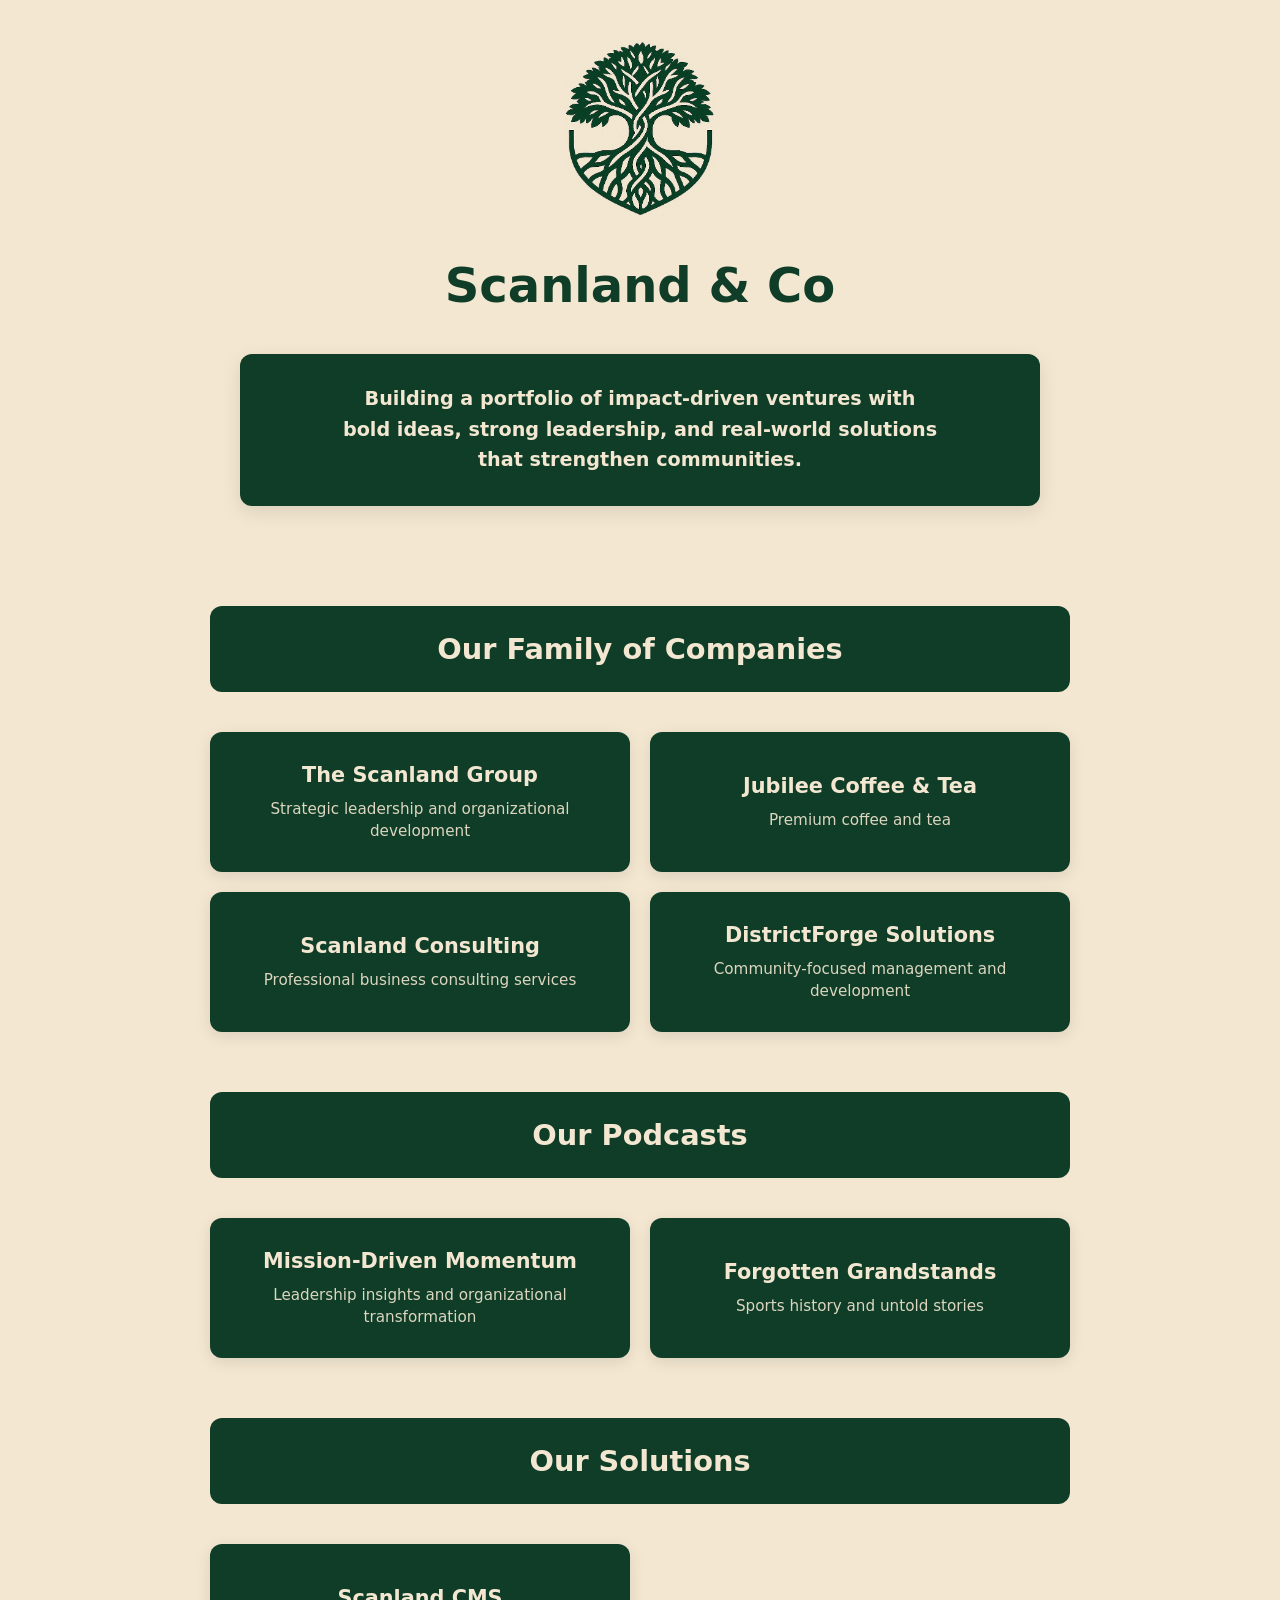
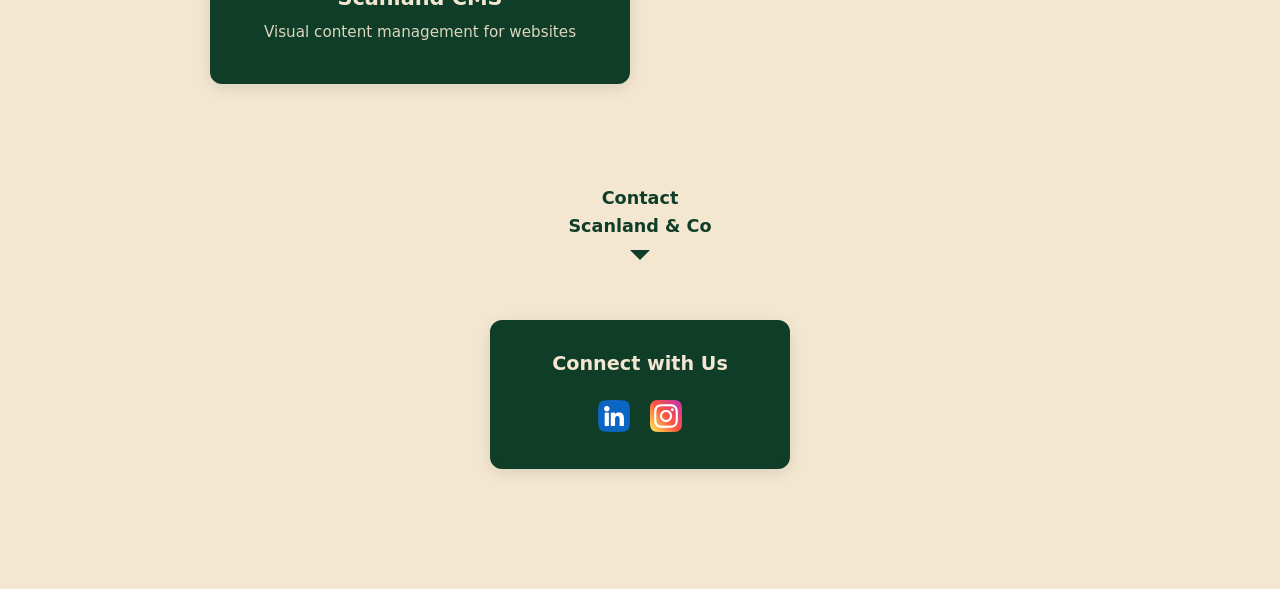
==== index.html @ c024202a "Initial site import" ====
<!DOCTYPE html>
<html lang="en">
  <head>
    <meta charset="UTF-8" />
    <meta http-equiv="refresh" content="0; url=scanlandco.html" />
    <title>Redirecting...</title>
  </head>
  <body>
    <p>If you are not redirected automatically,
      <a href="scanlandco.html">click here</a>.
    </p>
  </body>
</html>
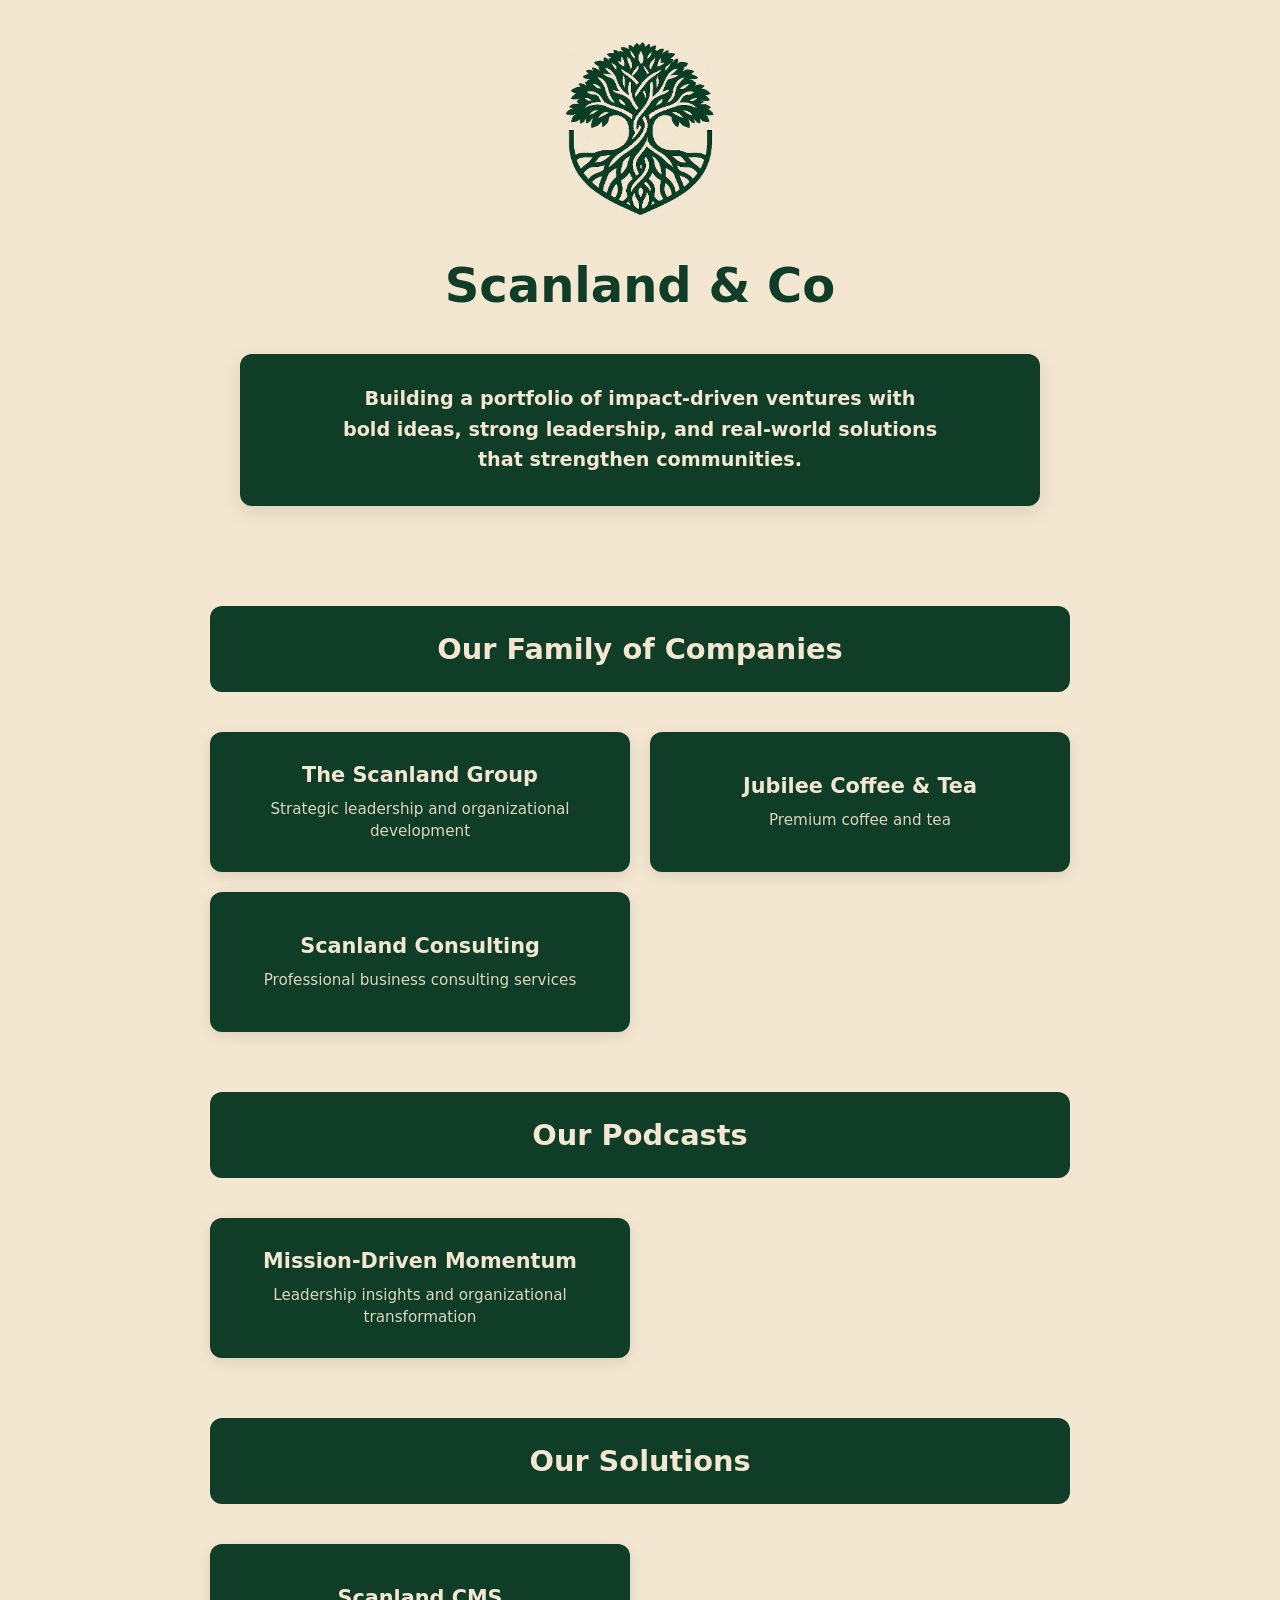
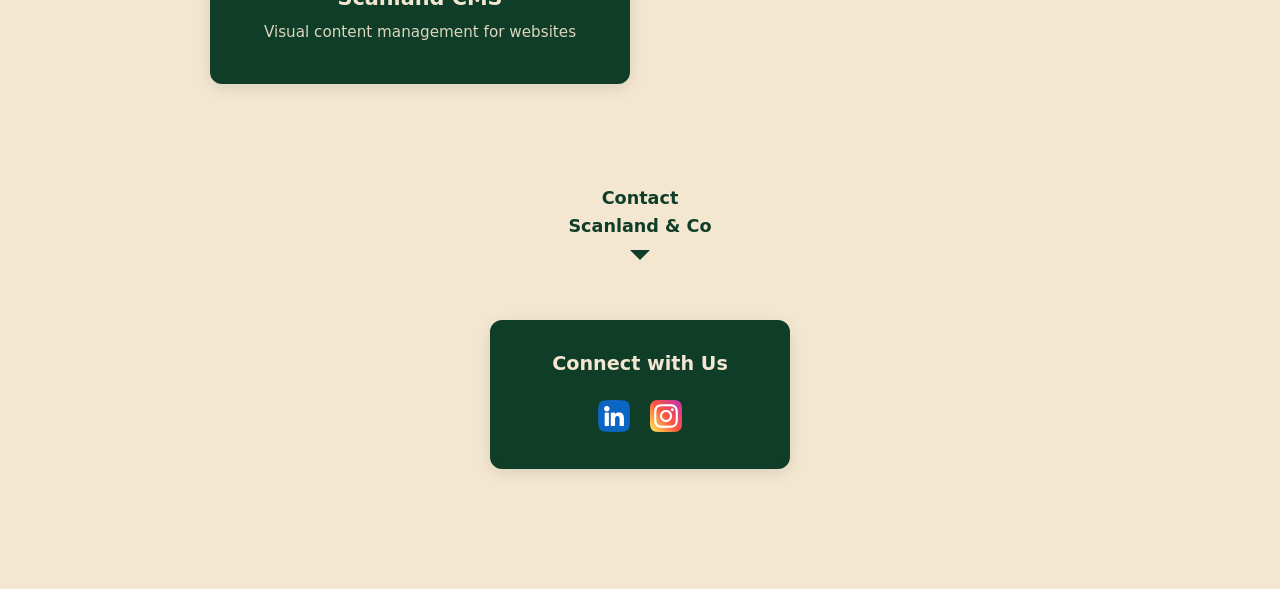
==== commit abc69678: "." ====
--- a/index.html
+++ b/index.html
@@ -1,6 +1,8 @@
 <!DOCTYPE html>
 <html lang="en">
   <head>
+      <link rel="stylesheet" href="assets/scanlandco.css" />
+
     <meta charset="UTF-8" />
     <meta http-equiv="refresh" content="0; url=scanlandco.html" />
     <title>Redirecting...</title>
--- a/assets/scanlandco.css
+++ b/assets/scanlandco.css
@@ -0,0 +1,407 @@
+/* Fresh Scanland & Co CSS */
+
+:root {
+  --color-bg: #F3E7D1;        /* warm cream background */
+  --color-text: #0F3D27;      /* deep forest green text */
+  --color-primary: #0F3D27;   /* brand green for buttons/banners */
+  --color-accent: #7BB58C;    /* soft leaf green for highlights */
+  --color-neutral: #E0E0E0;   /* light gray for forms/dividers */
+  --color-footer: #0B2A1A;    /* almost-black green footer */
+  --footer-hover: #145B37;    /* brighter green for hover states */
+}
+
+* {
+  box-sizing: border-box;
+  margin: 0;
+  padding: 0;
+}
+
+body {
+  background-color: var(--color-bg);
+  color: var(--color-text);
+  font-family: system-ui, -apple-system, 'Segoe UI', Roboto, Inter, Arial, sans-serif;
+  margin: 0;
+  padding: 0 0 80px 0; /* Bottom padding for fixed footer */
+  text-align: center;
+  line-height: 1.6;
+}
+
+main {
+  padding: 0 20px;
+}
+
+/* Header Section */
+.main-header {
+  padding: 40px 0;
+  max-width: 1000px;
+  margin: 0 auto;
+}
+
+.logo {
+  max-width: 150px;
+  height: auto;
+  margin: 0 auto 30px;
+  display: block;
+}
+
+h1 {
+  font-size: 3em;
+  font-weight: 800;
+  color: var(--color-text);
+  margin-bottom: 30px;
+}
+
+/* Mission Box */
+.mission-box {
+  max-width: 800px;
+  margin: 0 auto;
+  background: var(--color-primary);
+  color: var(--color-bg);
+  padding: 30px;
+  border-radius: 12px;
+  text-align: center;
+  box-shadow: 0 6px 20px rgba(0,0,0,0.1);
+}
+
+.mission-box p {
+  font-size: 1.2rem;
+  font-weight: 600;
+  line-height: 1.6;
+  margin: 0;
+}
+
+/* Portfolio Sections */
+.portfolio-section {
+  max-width: 900px;
+  margin: 60px auto;
+  padding: 0 20px;
+}
+
+.section-header {
+  margin-bottom: 40px;
+}
+
+.section-header h2 {
+  background: var(--color-primary);
+  color: var(--color-bg);
+  padding: 20px;
+  border-radius: 12px;
+  font-size: 1.8rem;
+  font-weight: 700;
+  margin: 0;
+}
+
+/* Grid Layouts */
+.companies-grid {
+  display: grid;
+  grid-template-columns: repeat(2, 1fr);
+  gap: 20px;
+}
+
+.podcasts-grid {
+  display: grid;
+  grid-template-columns: repeat(2, 1fr);
+  gap: 20px;
+}
+
+.solutions-grid {
+  display: grid;
+  grid-template-columns: repeat(2, 1fr);
+  gap: 20px;
+}
+
+/* Card Styles */
+.company-card,
+.podcast-card,
+.solution-card {
+  background: var(--color-text);
+  color: var(--color-bg);
+  text-decoration: none;
+  border-radius: 12px;
+  padding: 30px 20px;
+  display: flex;
+  flex-direction: column;
+  align-items: center;
+  justify-content: center;
+  text-align: center;
+  min-height: 140px;
+  transition: all 0.3s ease;
+  box-shadow: 0 4px 15px rgba(0,0,0,0.1);
+}
+
+.company-card:hover,
+.podcast-card:hover,
+.solution-card:hover {
+  color: var(--color-accent);
+  transform: translateY(-5px);
+  box-shadow: 0 8px 25px rgba(0,0,0,0.15);
+}
+
+.company-card h3,
+.podcast-card h3,
+.solution-card h3 {
+  font-size: 1.3rem;
+  font-weight: 700;
+  margin-bottom: 10px;
+  line-height: 1.3;
+}
+
+.company-card p,
+.podcast-card p,
+.solution-card p {
+  font-size: 0.95rem;
+  opacity: 0.9;
+  margin: 0;
+  line-height: 1.4;
+}
+
+/* Contact Section */
+.contact-section {
+  max-width: 600px;
+  margin: 80px auto 40px;
+  text-align: center;
+}
+
+.contact-panel {
+  margin-bottom: 20px;
+}
+
+.contact-trigger {
+  display: inline-flex;
+  flex-direction: column;
+  align-items: center;
+  gap: 10px;
+  cursor: pointer;
+  font-weight: bold;
+  color: var(--color-text);
+  background: var(--color-transparent);
+  padding: 20px 40px;
+  border-radius: 12px;
+  transition: all 0.3s ease;
+  font-size: 1.1rem;
+}
+
+
+
+.triangle {
+  width: 0;
+  height: 0;
+  border-left: 10px solid transparent;
+  border-right: 10px solid transparent;
+  border-top: 10px solid var(--color-text);
+  transition: transform 0.3s ease;
+}
+
+.contact-section.open .triangle {
+  transform: rotate(180deg);
+}
+
+/* Contact Form */
+.contact-body {
+  display: none;
+  background: var(--color-primary);
+  border: 4px solid var(--color-primary);
+  border-radius: 12px;
+  padding: 30px;
+  box-shadow: 0 6px 20px rgba(0,0,0,0.1);
+  margin-top: 20px;
+}
+
+.contact-section.open .contact-body {
+  display: block;
+}
+
+.contact-body form {
+  display: flex;
+  flex-direction: column;
+  gap: 20px;
+}
+
+.contact-body input,
+.contact-body textarea {
+  width: 100%;
+  padding: 15px;
+  border: 2px solid var(--color-neutral);
+  border-radius: 8px;
+  font-size: 1rem;
+  font-family: inherit;
+  background: white;
+}
+
+.contact-body input:focus,
+.contact-body textarea:focus {
+  outline: none;
+  border-color: var(--color-accent);
+}
+
+.contact-body textarea {
+  min-height: 120px;
+  resize: vertical;
+}
+
+.contact-body button {
+  align-self: center;
+  padding: 15px 40px;
+  background: var(--color-bg);
+  color: var(--color-primary);
+  border: none;
+  border-radius: 8px;
+  font-weight: bold;
+  font-size: 1.1rem;
+  cursor: pointer;
+  transition: all 0.3s ease;
+}
+
+.contact-body button:hover {
+  background: var(--color-accent);
+  color: var(--color-bg);
+  transform: translateY(-2px);
+}
+
+/* Social Media Box */
+.social-box {
+  max-width: 300px;
+  margin: 40px auto;
+  padding: 25px;
+  background: var(--color-primary);
+  border: 4px solid var(--color-primary);
+  border-radius: 12px;
+  box-shadow: 0 4px 15px rgba(0,0,0,0.1);
+  text-align: center;
+}
+
+.social-box h3 {
+  margin: 0 0 20px;
+  font-size: 1.2rem;
+  color: var(--color-bg);
+  font-weight: 700;
+}
+
+.social-list {
+  display: flex;
+  justify-content: center;
+  gap: 20px;
+  list-style: none;
+  padding: 0;
+  margin: 0;
+}
+
+.social-list li a {
+  display: inline-block;
+  transition: transform 0.3s ease;
+}
+
+.social-list li a img {
+  width: 32px;
+  height: 32px;
+  display: block;
+}
+
+.social-list li a:hover {
+  transform: scale(1.2);
+}
+
+/* Footer */
+footer {
+  position: fixed;
+  bottom: 0;
+  left: 0;
+  width: 100%;
+  background: var(--color-footer);
+  color: var(--color-bg);
+  border-top: 3px solid var(--color-accent);
+  padding: 20px 0;
+  text-align: center;
+  font-weight: 600;
+  z-index: 100;
+  box-shadow: 0 -4px 15px rgba(0,0,0,0.1);
+}
+
+footer a {
+  color: var(--color-bg);
+  text-decoration: none;
+  transition: color 0.3s ease;
+}
+
+footer a:hover {
+  color: var(--color-accent);
+}
+
+/* Responsive Design */
+@media (max-width: 768px) {
+  h1 {
+    font-size: 2.2em;
+  }
+
+  .mission-box {
+    padding: 25px 20px;
+  }
+
+  .mission-box p {
+    font-size: 1.1rem;
+  }
+
+  .companies-grid,
+  .podcasts-grid,
+  .solutions-grid {
+    grid-template-columns: 1fr;
+    gap: 15px;
+  }
+
+  .company-card,
+  .podcast-card,
+  .solution-card {
+    padding: 25px 20px;
+    min-height: 120px;
+  }
+
+  .portfolio-section {
+    margin: 50px auto;
+    padding: 0 15px;
+  }
+
+  .contact-trigger {
+    padding: 18px 30px;
+    font-size: 1rem;
+  }
+
+  .contact-body {
+    padding: 25px 20px;
+  }
+
+  .social-box {
+    margin: 30px auto;
+    padding: 20px;
+  }
+}
+
+@media (max-width: 480px) {
+  .main-header {
+    padding: 30px 0;
+  }
+
+  .logo {
+    max-width: 120px;
+    margin-bottom: 20px;
+  }
+
+  h1 {
+    font-size: 1.8em;
+  }
+
+  .mission-box p {
+    font-size: 1rem;
+  }
+
+  .company-card h3,
+  .podcast-card h3,
+  .solution-card h3 {
+    font-size: 1.1rem;
+  }
+
+  .company-card p,
+  .podcast-card p,
+  .solution-card p {
+    font-size: 0.9rem;
+  }
+}
